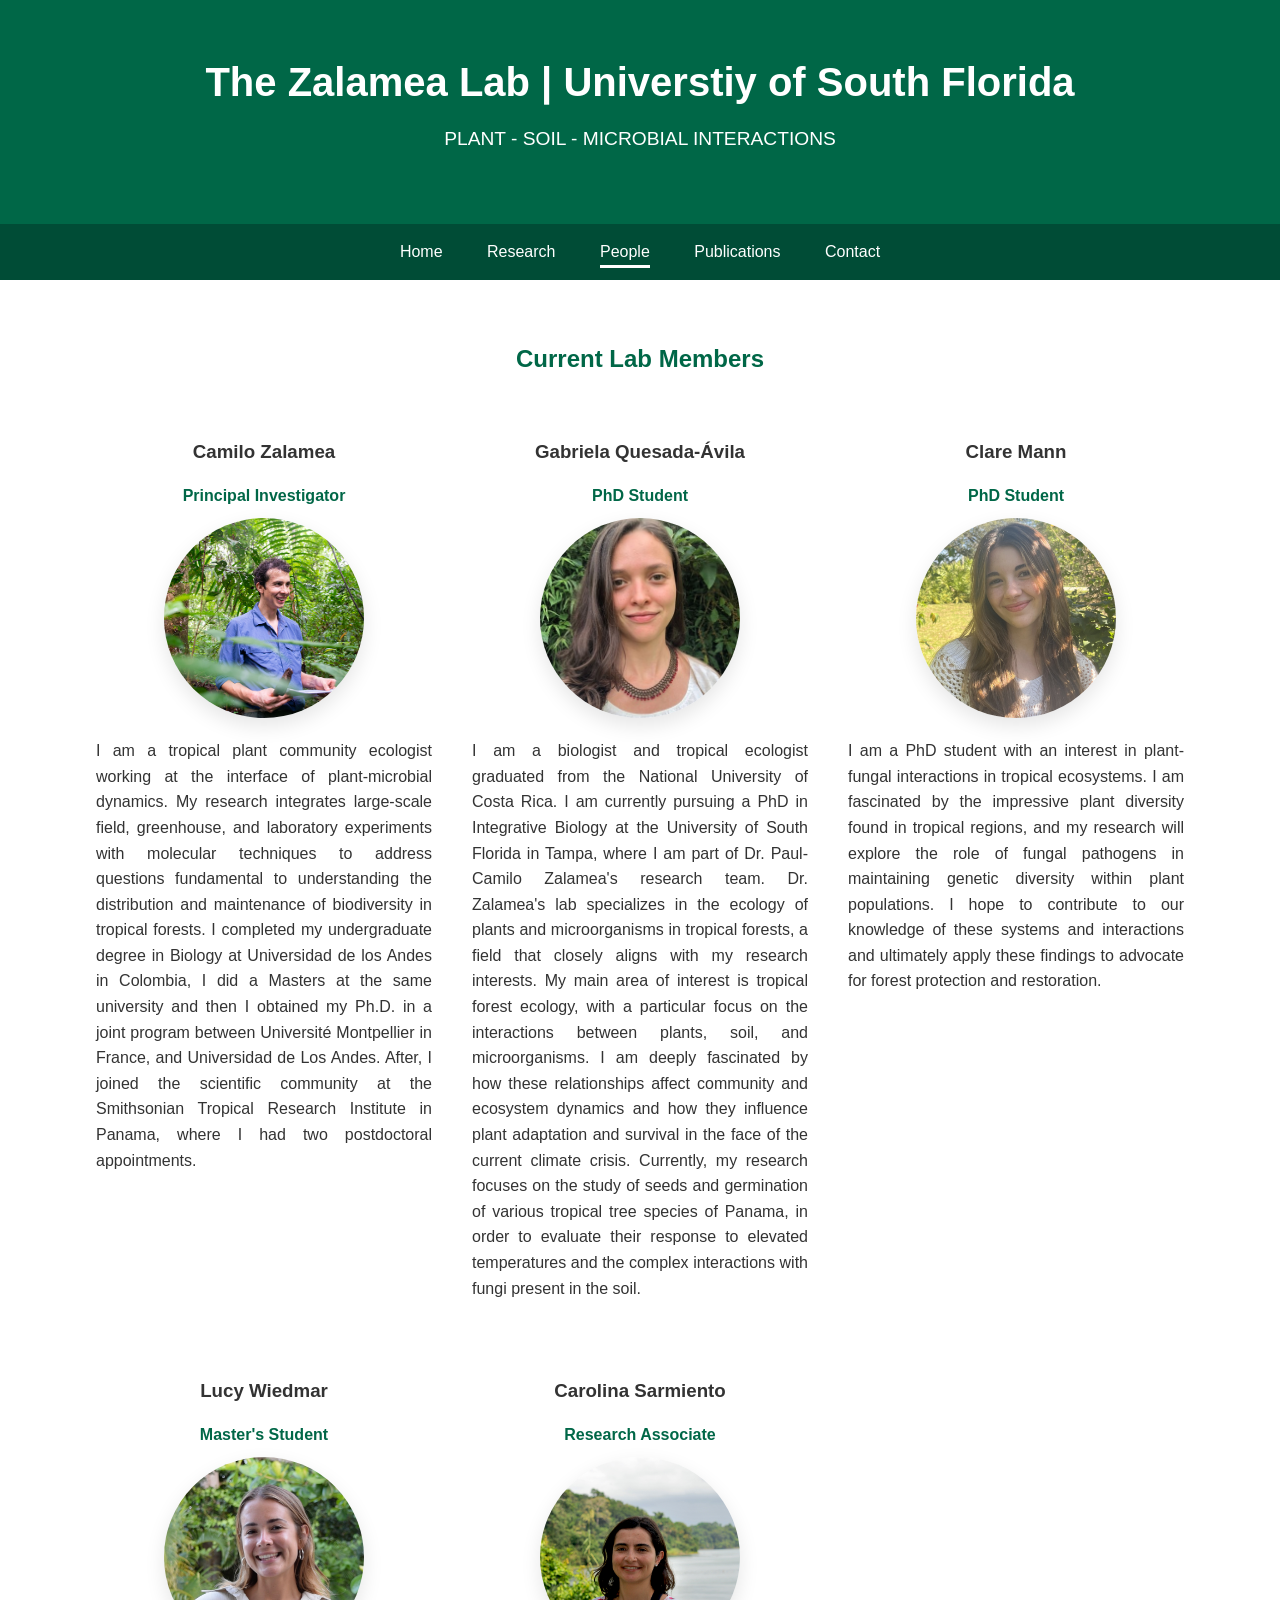
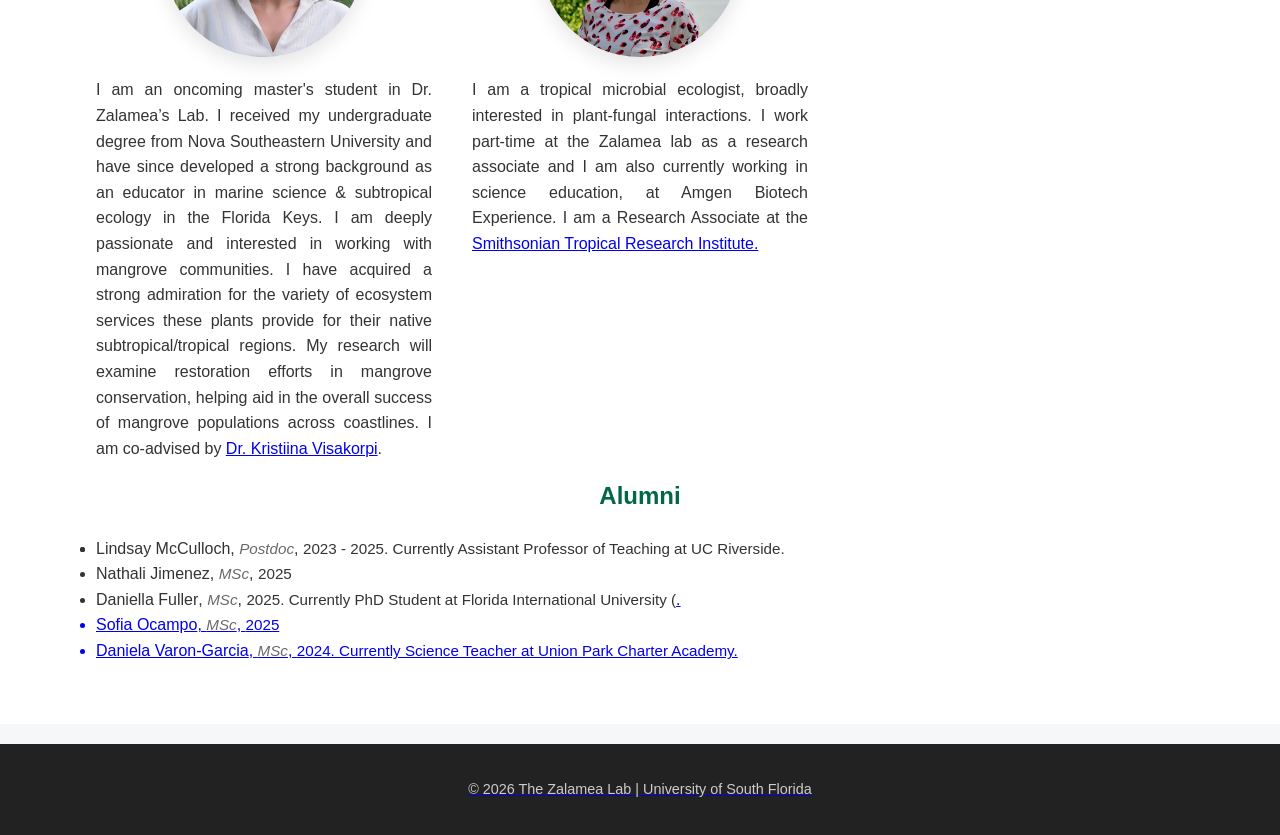
==== people.html @ 670ccf0c "Update people.html" ====
<!doctype html>
<html lang="en">
<head>
    <meta charset="UTF-8">
    <title>The Zalamea Lab | University of South Florida</title>
    <link rel="stylesheet" href="css/style.css">
	<link rel="icon" href="/favicon.ico" type="image/x-icon">
</head>

	<body>

<header>
	<div class="container">
    <h1>The Zalamea Lab | Universtiy of South Florida</h1>
    <p>PLANT - SOIL - MICROBIAL INTERACTIONS</p>
		</div>
</header>

<nav>
    <div class="container">
        <a href="index.html">Home</a>
        <a href="research.html">Research</a>
        <a href="people.html" class="active">People</a>
        <a href="publications.html">Publications</a>
        <a href="contact.html">Contact</a>
    </div>
</nav>
		

<section>
    <div class="container">
		<h2>Current Lab Members </h2>
		
		<div class="people-grid">

       <div class="person-card">
            <h3>Camilo Zalamea</h3>
		   <p class="role">Principal Investigator</p>
		    <img src="images/camilozalamea.jpg" alt="Camilo Zalamea in the field">
	
			
            <p>
			I am a tropical plant community ecologist working at the interface of plant-microbial dynamics. My research integrates large-scale field, greenhouse, and laboratory experiments with molecular techniques to address questions fundamental to understanding the distribution and maintenance of biodiversity in tropical forests. I completed my undergraduate degree in Biology at Universidad de los Andes in Colombia, I did a Masters at the same university and then I obtained my Ph.D. in a joint program between Université Montpellier in France, and Universidad de Los Andes. After, I joined the scientific community at the Smithsonian Tropical Research Institute in Panama, where I had two postdoctoral appointments.
			</p>
        </div>

        <div class="person-card">
            <h3>Gabriela Quesada-Ávila</h3>
	      <p class="role">PhD Student</p>
		    <img src="images/Gabriela_Quesada-Avila.jpg" alt="people">
	
			
            <p>
			I am a biologist and tropical ecologist graduated from the National University of Costa Rica. I am currently pursuing a PhD in Integrative Biology at the University of South Florida in Tampa, where I am part of Dr. Paul-Camilo Zalamea's research team. Dr. Zalamea's lab specializes in the ecology of plants and microorganisms in tropical forests, a field that closely aligns with my research interests. My main area of interest is tropical forest ecology, with a particular focus on the interactions between plants, soil, and microorganisms. I am deeply fascinated by how these relationships affect community and ecosystem dynamics and how they influence plant adaptation and survival in the face of the current climate crisis. Currently, my research focuses on the study of seeds and germination of various tropical tree species of Panama, in order to evaluate their response to elevated temperatures and the complex interactions with fungi present in the soil. 
			</p>
        </div>
			
			
		<div class="person-card">
            <h3>Clare Mann</h3>
	        <p class="role">PhD Student</p>
		    <img src="images/Clare Mann Profile.jpg" alt="people">
	
			
            <p>
			I am a PhD student with an interest in plant-fungal interactions in tropical ecosystems. I am fascinated by the impressive plant diversity found in tropical regions, and my research will explore the role of fungal pathogens in maintaining genetic diversity within plant populations. I hope to contribute to our knowledge of these systems and interactions and ultimately apply these findings to advocate for forest protection and restoration.
			</p>
        </div>
			

		<div class="person-card">
            <h3>Lucy Wiedmar</h3>
	        <p class="role">Master's Student</p>
		    <img src="images/Lucy_Wiedmar.jpg" alt="people">
	
			
            <p>
			I am an oncoming master's student in Dr. Zalamea’s Lab. I received my undergraduate degree from Nova Southeastern University and have since developed a strong background as an educator in marine science & subtropical ecology in the Florida Keys. I am deeply passionate and interested in working with mangrove communities. I have acquired a strong admiration for the variety of ecosystem services these plants provide for their native subtropical/tropical regions. My research will examine restoration efforts in mangrove conservation, helping aid in the overall success of mangrove populations across coastlines. I am co-advised by </span><span class="links"><a href="https://krisvisa.github.io">Dr. Kristiina Visakorpi</a>. 
			</p>
        </div>

			
		<div class="person-card">
            <h3>Carolina Sarmiento</h3>
	        <p class="role">Research Associate</p>
		    <img src="images/CarolinaSarmiento.jpg" alt="people">
	
			
            <p>
			I am a tropical microbial ecologist, broadly interested in plant-fungal interactions. I work part-time at the Zalamea lab as a research associate and I am also currently working in science education, at Amgen Biotech Experience. I am a Research Associate at the </span><span class="links"><a href="https://stri.si.edu">Smithsonian Tropical Research Institute.</a>  
			</p>
        </div>
    </div>
	</div>


		
    <div class="container-two">
		<h2>Alumni</h2>
		
		<ul class="people-list">
			<li>
        	<span class="name">Lindsay McCulloch</span>, <span class="degree">Postdoc</span>, <span class="year">2023 - 2025. Currently Assistant Professor of Teaching at UC Riverside.</span>
        	</li>
			
			<li>
        	<span class="name">Nathali Jimenez</span>, <span class="degree">MSc</span>, <span class="year">2025</span>
        	</li>
			
			<li>
        	<span class="name">Daniella Fuller</span>, <span class="degree">MSc</span>, <span class="year">2025. Currently PhD Student at Florida International University (</span><span class="links"><a href="https://www.plantgrowthlab.com">.</span>
        	</li>
			
			<li>
        	<span class="name">Sofia Ocampo</span>, <span class="degree">MSc</span>, <span class="year">2025</span>
        	</li>
			
			<li>
        	<span class="name">Daniela Varon-Garcia</span>, <span class="degree">MSc</span>, <span class="year">2024. Currently Science Teacher at Union Park Charter Academy.</span>
        	</li>
</ul>
</div>
</section>
		
<footer>
    <p>© 2026 The Zalamea Lab | University of South Florida</p>
</footer>
		
		
</body>
</html>
---- css/style.css ----
/* General Reset */
body {
    margin: 0;
    font-family: 'Helvetica Neue', Arial, sans-serif;
    line-height: 1.6;
    color: #333;
    background-color: #f5f7f9;
}

.container {
    width: 85%;
	place-items: center;
    max-width: 1100px;
    margin: auto;
}

.container-two {
    width: 85%;
	place-items: center;
    max-width: 1100px;
    margin-top: 80px;
	margin:auto;
}

.container-three {
    width: 85%;
	place-items: start;
    max-width: 1100px;
    margin: auto;
}

/* Header */
header {
    background-color: #006747; /* USF green-inspired */
    color: white;
    padding: 50px 0;
    text-align: center;
}

header h1 {
    margin: 0;
    font-size: 2.5rem;
}

header p {
    font-size: 1.2rem;
    margin-top: 10px;
}

/* Navigation */
nav {
    background: #004c36;
    text-align: center;
    padding: 15px 0;
}

nav a {
    color: white;
    margin: 0 20px;
    text-decoration: none;
    font-weight: 500;
}

nav a:hover {
    text-decoration: underline;
}

/* Hero Section */
.hero {
    background: url('../images/research.png');
	background-position:  center;
	background-repeat: no-repeat;
	/*background-size: cover;*/ 
    color: white;
    padding: 10px 10px 10px 10px;
    text-align: center;
}

.hero h2 {
    font-size: 3rem;
    background: rgba(0, 0, 0, 0);
    display: inline-block;
    padding: 25px 15px 25px 15px;
	color: white;
}

/* Content Section */
section {
    padding: 60px 0;
    background: white;
    margin-bottom: 20px;
}

section h2 {
    margin-top: 0;
	text-align: center;
    color: #006747;
}

/* Footer */
footer {
    background: #222;
    color: #ccc;
    text-align: center;
    padding: 20px 0;
    font-size: 0.9rem;
}

/* Responsive */
@media (max-width: 768px) {
    nav a {
        display: block;
        margin: 10px 0;
    }

    .hero h2 {
        font-size: 1.5rem;
    }
}

/* Research Page */

.research-intro {
    margin-bottom: 60px;
}

.research-intro h2 {
    color: #006747;

}

.research-grid {
    display: grid;
    grid-template-columns: repeat(auto-fit, minmax(280px, 1fr));
    gap: 30px;
}

.research-card {
    background: white;
    border-radius: 12px;
    overflow: hidden;
    box-shadow: 0 8px 20px rgba(0,0,0,0.08);
    transition: transform 0.3s ease, box-shadow 0.3s ease;
}

.research-card:hover {
    transform: translateY(-5px);
    box-shadow: 0 12px 25px rgba(0,0,0,0.12);
}

.research-card img {
    width: 100%;
    height: 220px;
    object-fit: cover;
}

.card-content {
    padding: 20px;
}

.card-content h3 {
    margin-top: 0;
    color: #004c36;
}

nav a.active {
    border-bottom: 3px solid #ffffff;
    padding-bottom: 5px;
}

/* Home Page Image */

.home-image {
    margin-bottom: 40px;
}

.home-image img {
	display: block;
    width: 50%;
    border-radius: 12px;
    box-shadow: 0 10px 25px rgba(0,0,0,0.1);
	margin: 0 auto;
}

/* People Page */

.people-grid {
    display: grid;
    /*grid-template-columns: repeat(auto-fit, minmax(250px, 1fr));*/
	grid-template-columns: 1fr 1fr 1fr;
    gap: 40px;
    margin-top: 40px;
}

.person-card {
    text-align: justify;
}

.person-card img {
	display: block;
    width: 200px;
    height: 200px;
    object-fit: cover;
    border-radius: 50%;
    margin-bottom: 20px;
	margin-left: auto;
    margin-right: auto;
    box-shadow: 0 8px 20px rgba(0,0,0,0.1);
}

.person-card h3 {
    margin-bottom: 5px;
	text-align: center;
}

.role {
    font-weight: 600;
    color: #006747;
    margin-bottom: 10px;
	text-align: center;
}


.people-list{
	display: list-item;
    width: 100%; /* Optional: make the table span the full width */
    /*border-collapse: collapse; /* Optional: collapse borders into a single line */
    /*list-style-type: none; /* Removes default list bullets */
    padding: 0;
    margin: 0;
}

/*.table-row{
	display: table-row;
} */

/*.table-cell {
    display: table-cell;
    padding: 10px; /* Optional: add spacing within cells */
    /*border: 1px solid #ccc; */ /* Optional: add borders */
    /*vertical-align: top; */
/*}*/

/* Optional: style the first row differently for a header effect */
/*.table-row:first-child .table-cell {
    font-weight: bold;
    background-color: #f2f2f2;
} */

.name{
	font-weight: 500;	
}

.degree{
	font-size: 0.95em;
	font-style: italic;
	color: dimgray
}

.year{
	font-size: 0.95em;
}

/* Publication section */

.publications {
    max-width: 900px;
    margin-top: 20px;
}

/* Ordered list for numbering */

.publications ol {
    padding-left: 35px;
}

/* Individual publication */

.publication {
    margin-bottom: 20px;
    padding: 8px 10px;
    border-radius: 6px;
    transition: background-color 0.2s ease;
}

/* Hover highlight */

.publication:hover {
    background-color: #f5f5f5;
}

/* Title */

.publication h3 {
    margin: 0;
    font-size: 1.05em;
    font-weight: 600;
}

.publication h3 a {
    text-decoration: none;
}

.publication h3 a:hover {
    text-decoration: underline;
}

/* Year + authors */

.publication .meta {
    margin: 4px 0;
    font-size: 0.95em;
}

/* Book */
.publication .book {
	font-size: 0.95em;
    margin: 2px 0;
}
.publication .publisher {
	font-style: italic;
	font-size: 0.95em;
    margin: 2px 0;
}

/* Journal */

.publication .journal {
    font-style: italic;
    margin: 2px 0;
}

/* Links */

.publication .links {
    font-size: 0.9em;
}

.publication .links a {
    text-decoration: none;
}

.publication .links a:hover {
    text-decoration: underline;
}

/* Highlight your name */

.highlight-name {
    font-weight: bold;
}

/* Section headers */

.publications h2 {
    margin-top: 35px;
}

/* Contact */

.contact-target{
	font-weight: 800;
	font-size: 1.2em
}
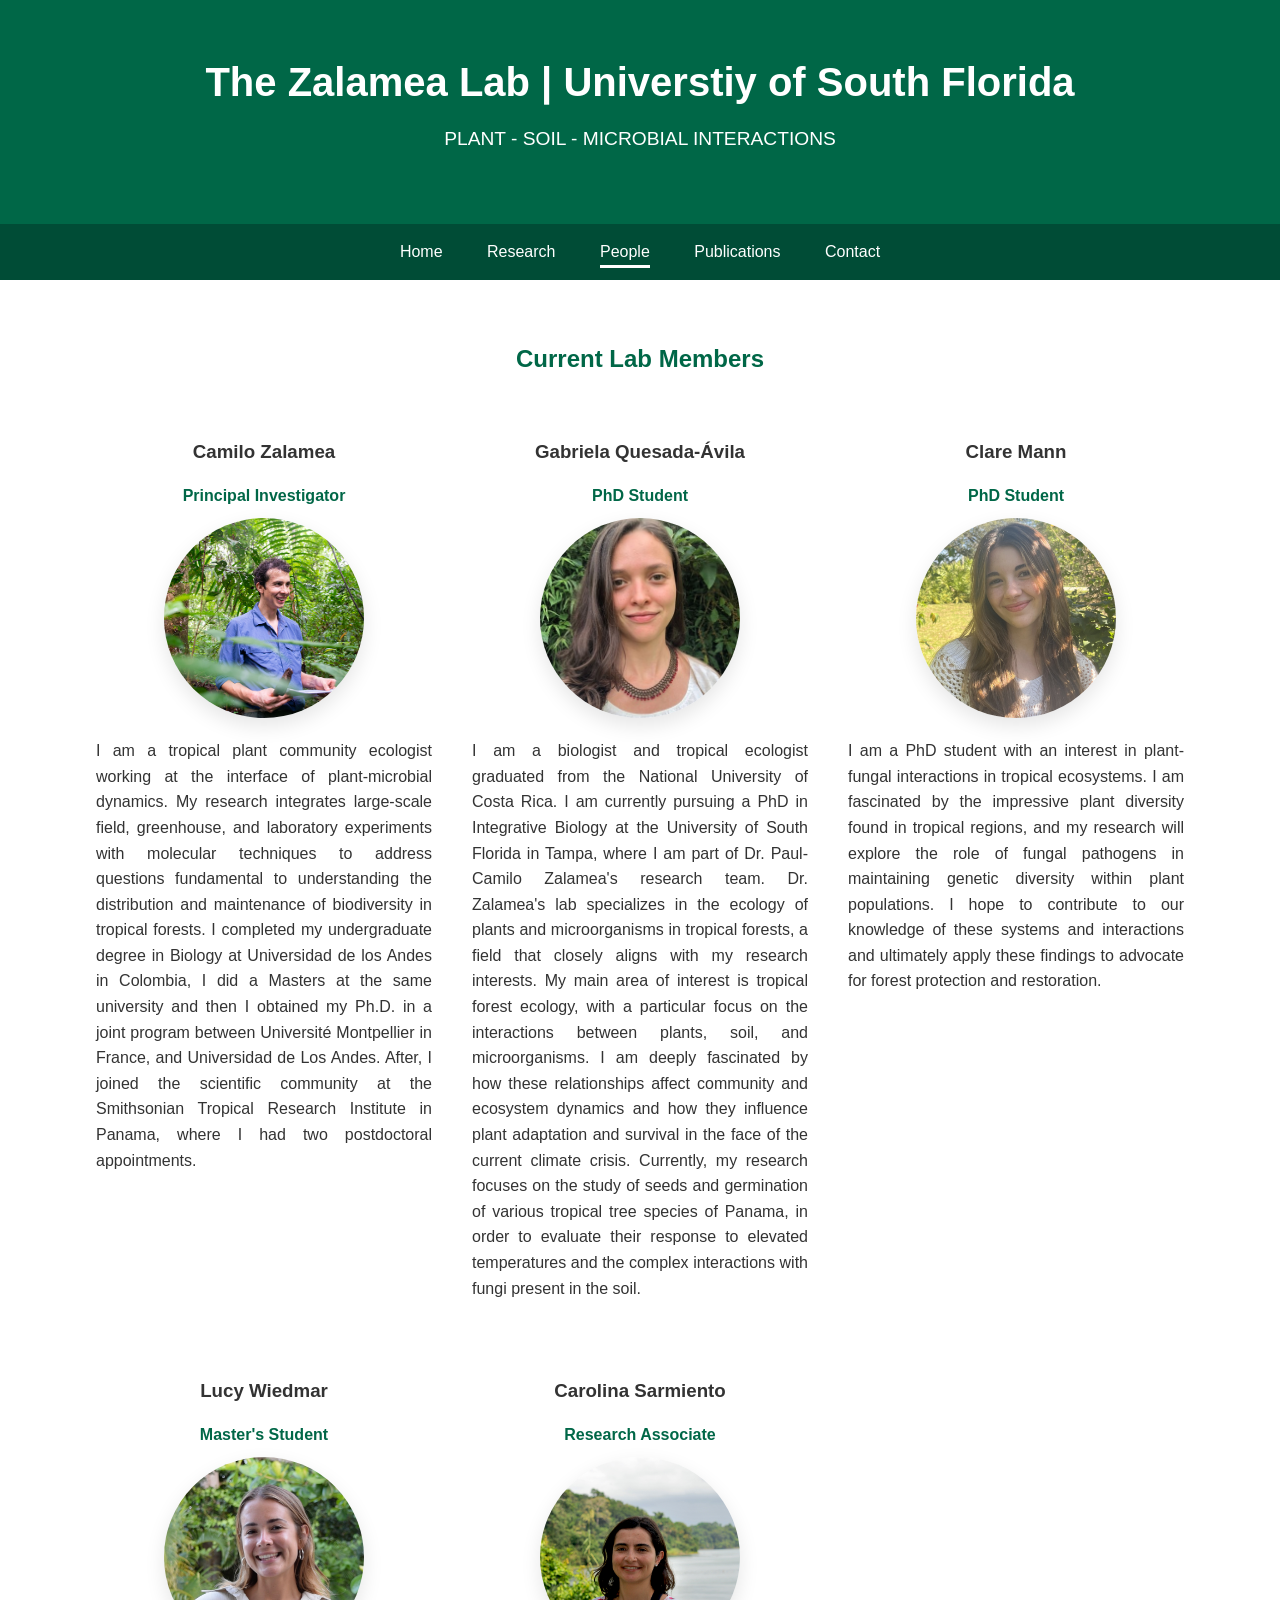
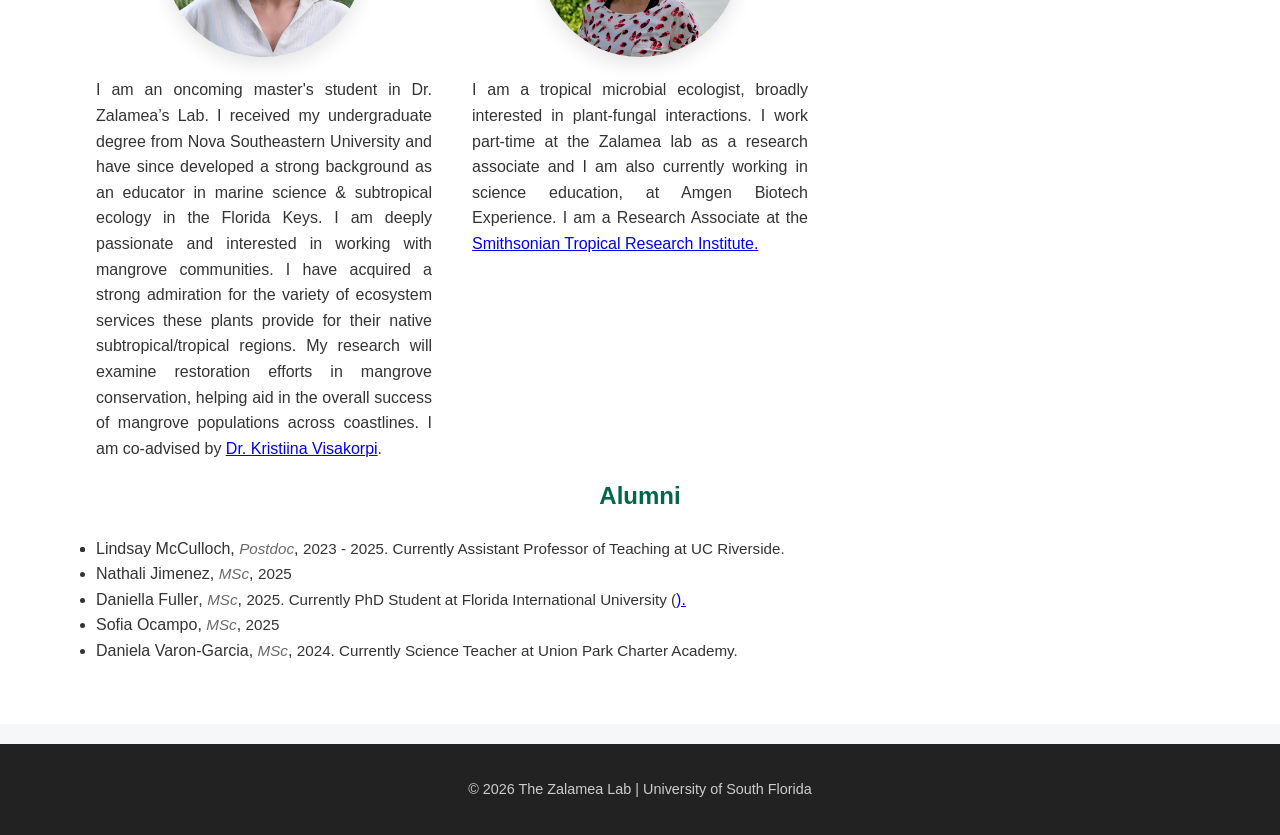
==== commit c33dfb37: "Update people.html" ====
--- a/people.html
+++ b/people.html
@@ -108,7 +108,7 @@
         	</li>
 			
 			<li>
-        	<span class="name">Daniella Fuller</span>, <span class="degree">MSc</span>, <span class="year">2025. Currently PhD Student at Florida International University (</span><span class="links"><a href="https://www.plantgrowthlab.com">.</span>
+        	<span class="name">Daniella Fuller</span>, <span class="degree">MSc</span>, <span class="year">2025. Currently PhD Student at Florida International University (</span><span class="links"><a href="https://www.plantgrowthlab.com">).</a></span>
         	</li>
 			
 			<li>
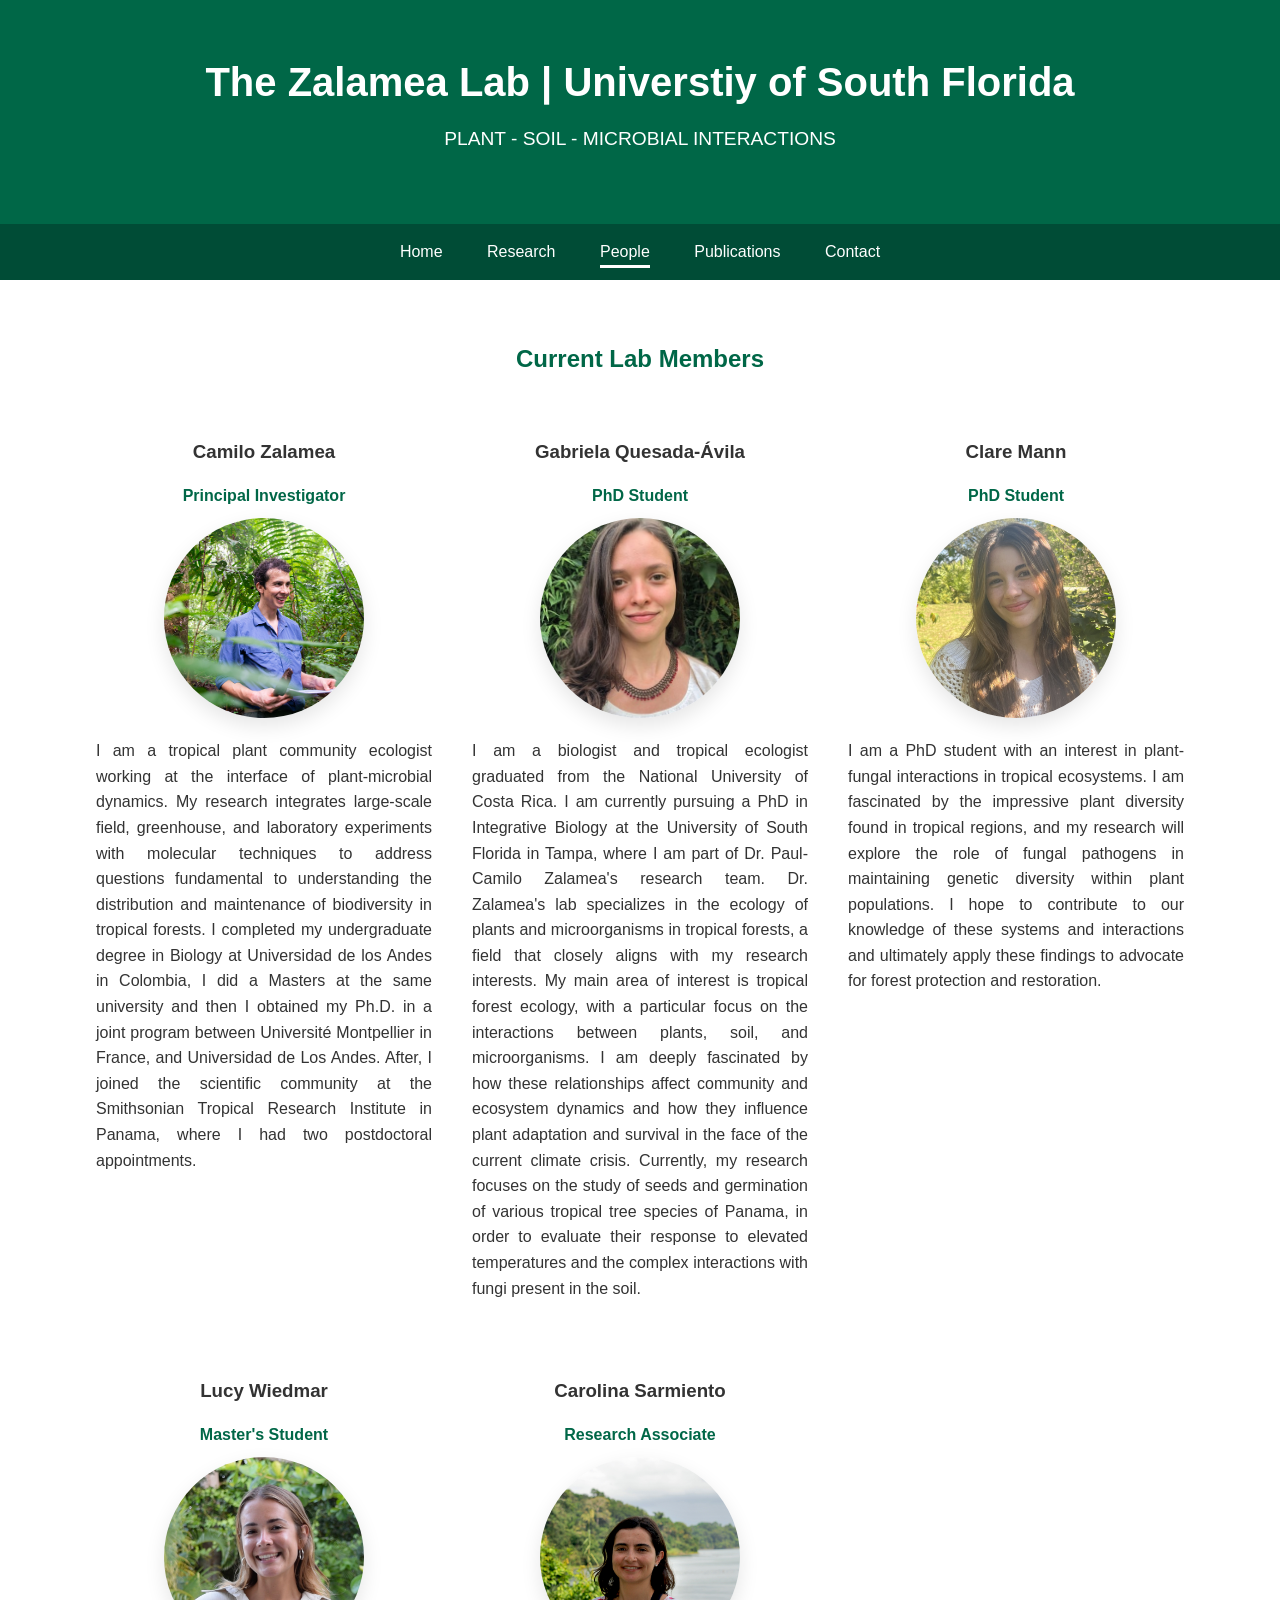
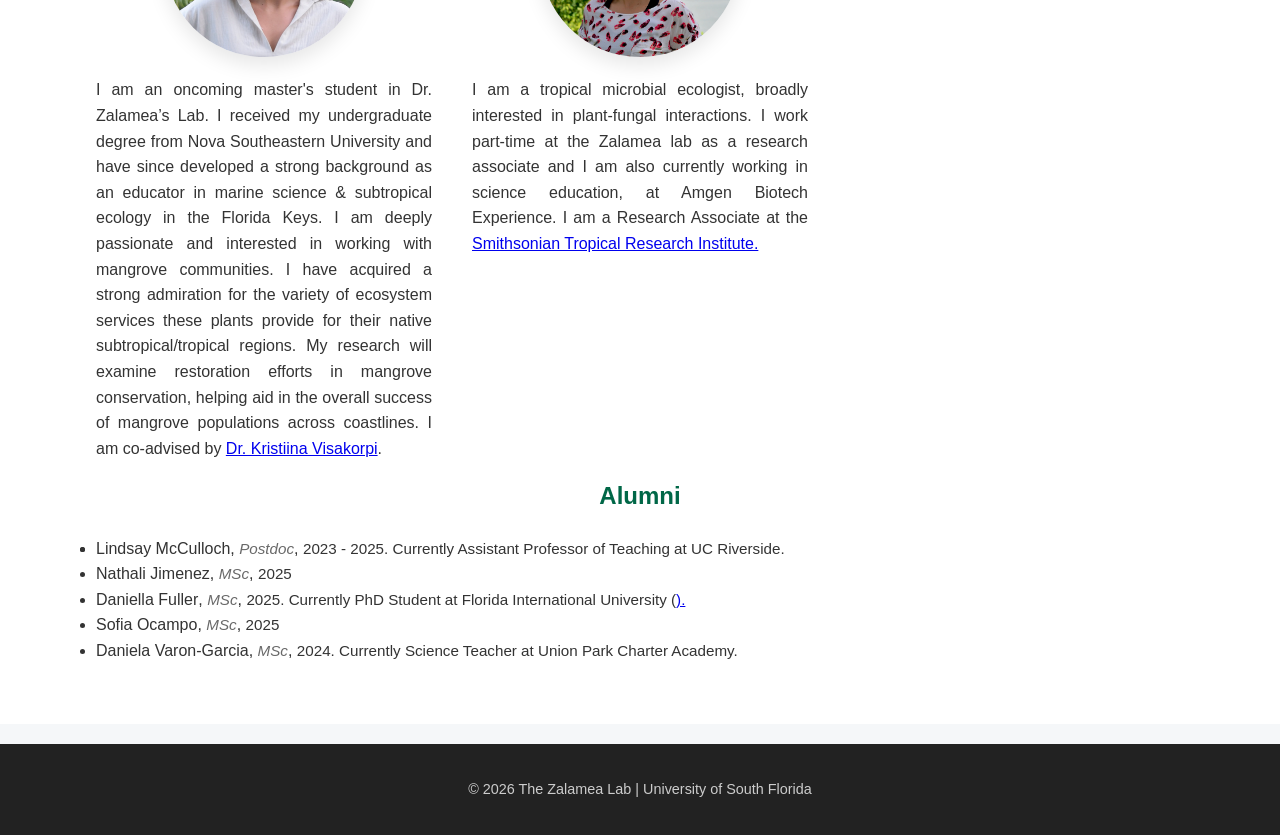
==== commit eb60e874: "Update people.html" ====
--- a/people.html
+++ b/people.html
@@ -108,7 +108,7 @@
         	</li>
 			
 			<li>
-        	<span class="name">Daniella Fuller</span>, <span class="degree">MSc</span>, <span class="year">2025. Currently PhD Student at Florida International University (</span><span class="links"><a href="https://www.plantgrowthlab.com">).</a></span>
+        	<span class="name">Daniella Fuller</span>, <span class="degree">MSc</span>, <span class="year">2025. Currently PhD Student at Florida International University (<span class="links"><a href="https://www.plantgrowthlab.com">).</a></span></span>
         	</li>
 			
 			<li>
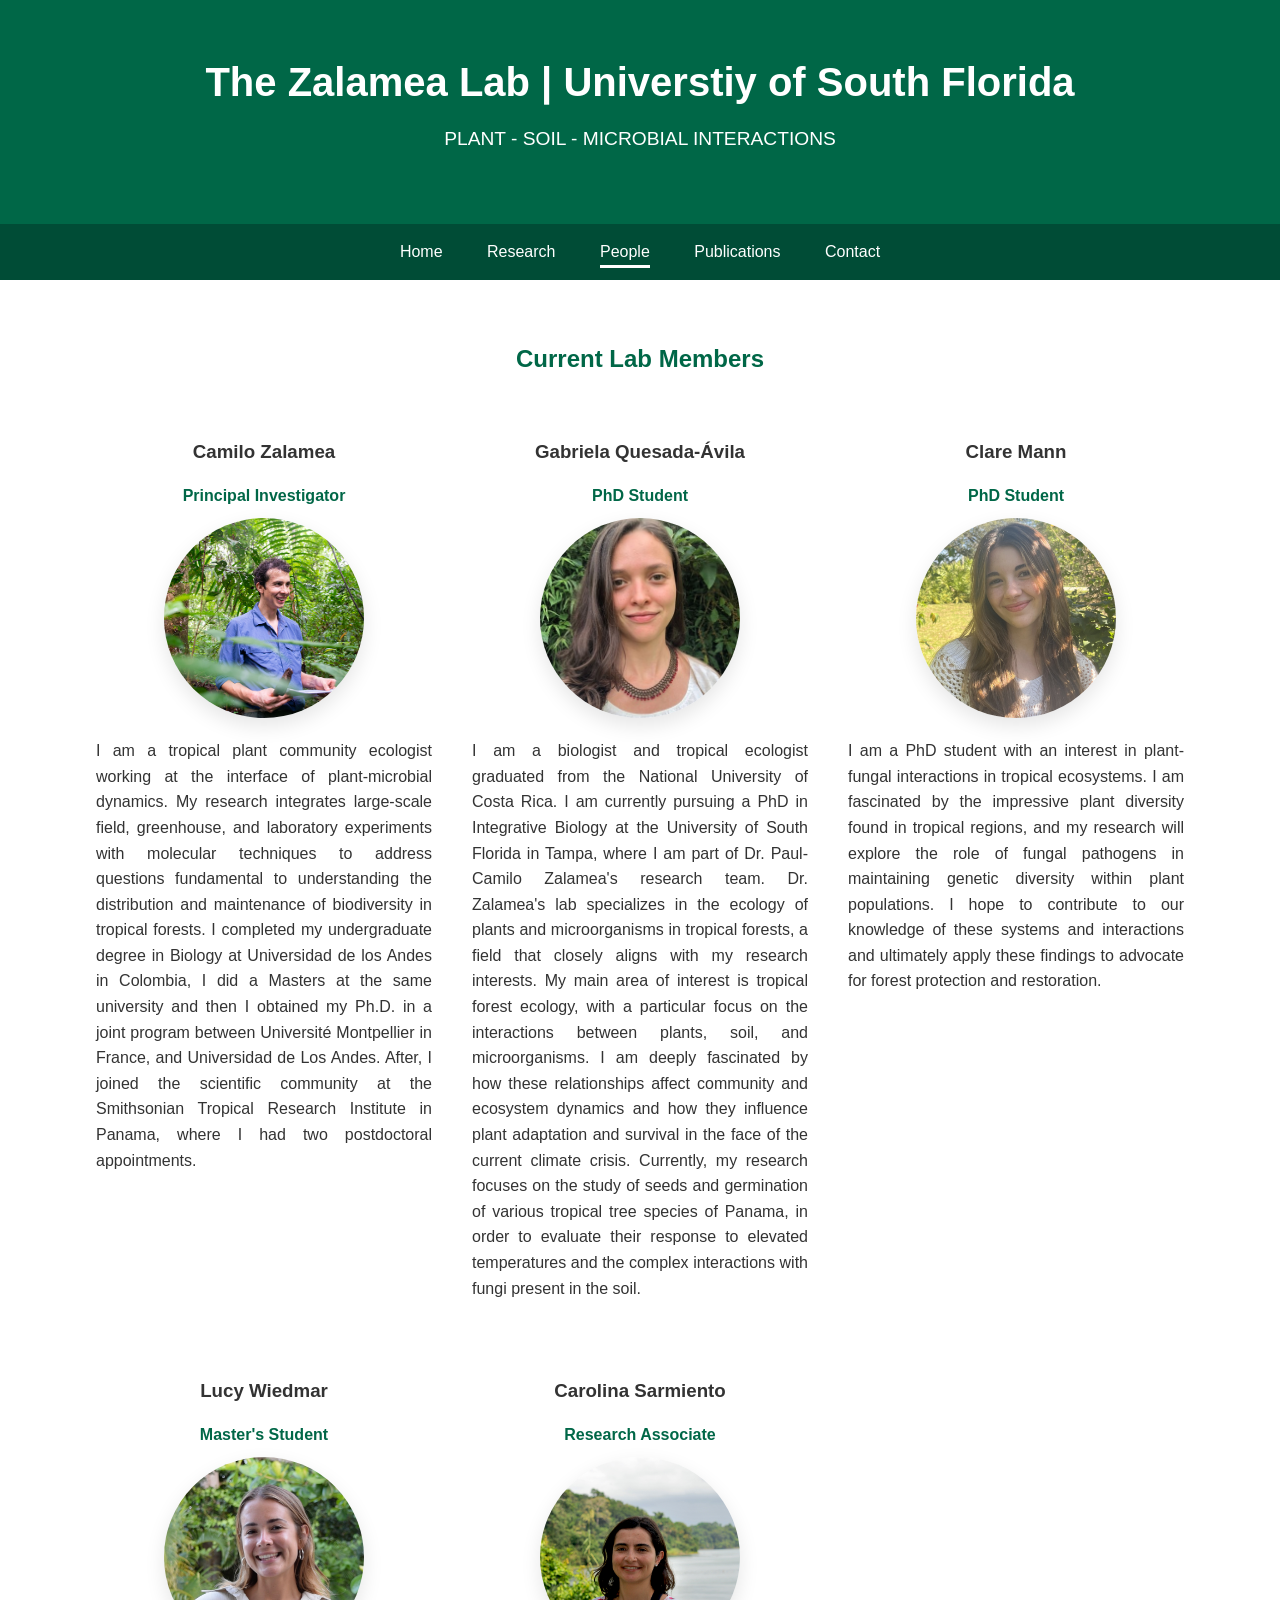
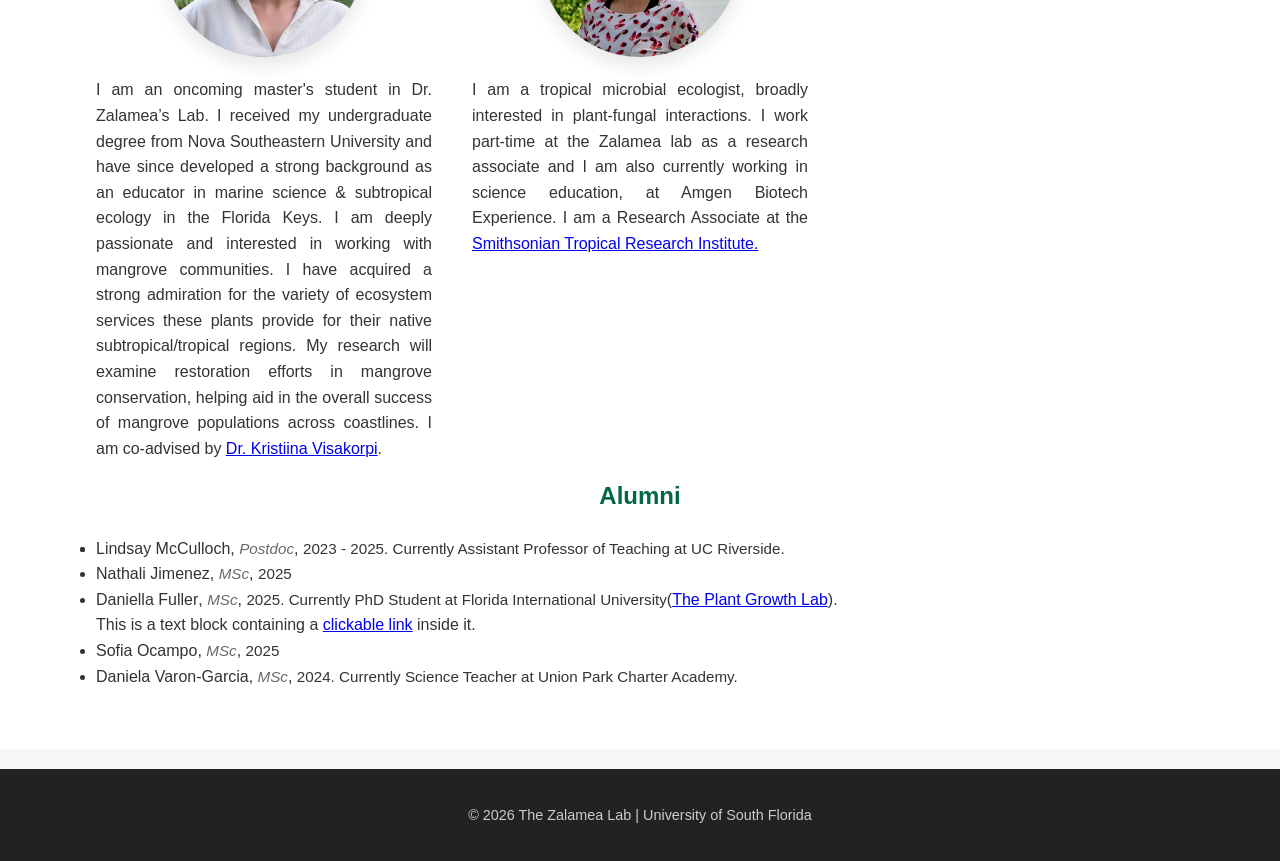
==== commit a2c6b52d: "Update people.html" ====
--- a/people.html
+++ b/people.html
@@ -108,9 +108,10 @@
         	</li>
 			
 			<li>
-        	<span class="name">Daniella Fuller</span>, <span class="degree">MSc</span>, <span class="year">2025. Currently PhD Student at Florida International University (<span class="links"><a href="https://www.plantgrowthlab.com">).</a></span></span>
+        	<span class="name">Daniella Fuller</span>, <span class="degree">MSc</span>, <span class="year">2025. Currently PhD Student at Florida International University</span><span>(<a href="https://www.plantgrowthlab.com">The Plant Growth Lab</a>).</span>
         	</li>
-			
+			<span>This is a text block containing a <a href="https://example.com">clickable link</a> inside it.</span>
+
 			<li>
         	<span class="name">Sofia Ocampo</span>, <span class="degree">MSc</span>, <span class="year">2025</span>
         	</li>
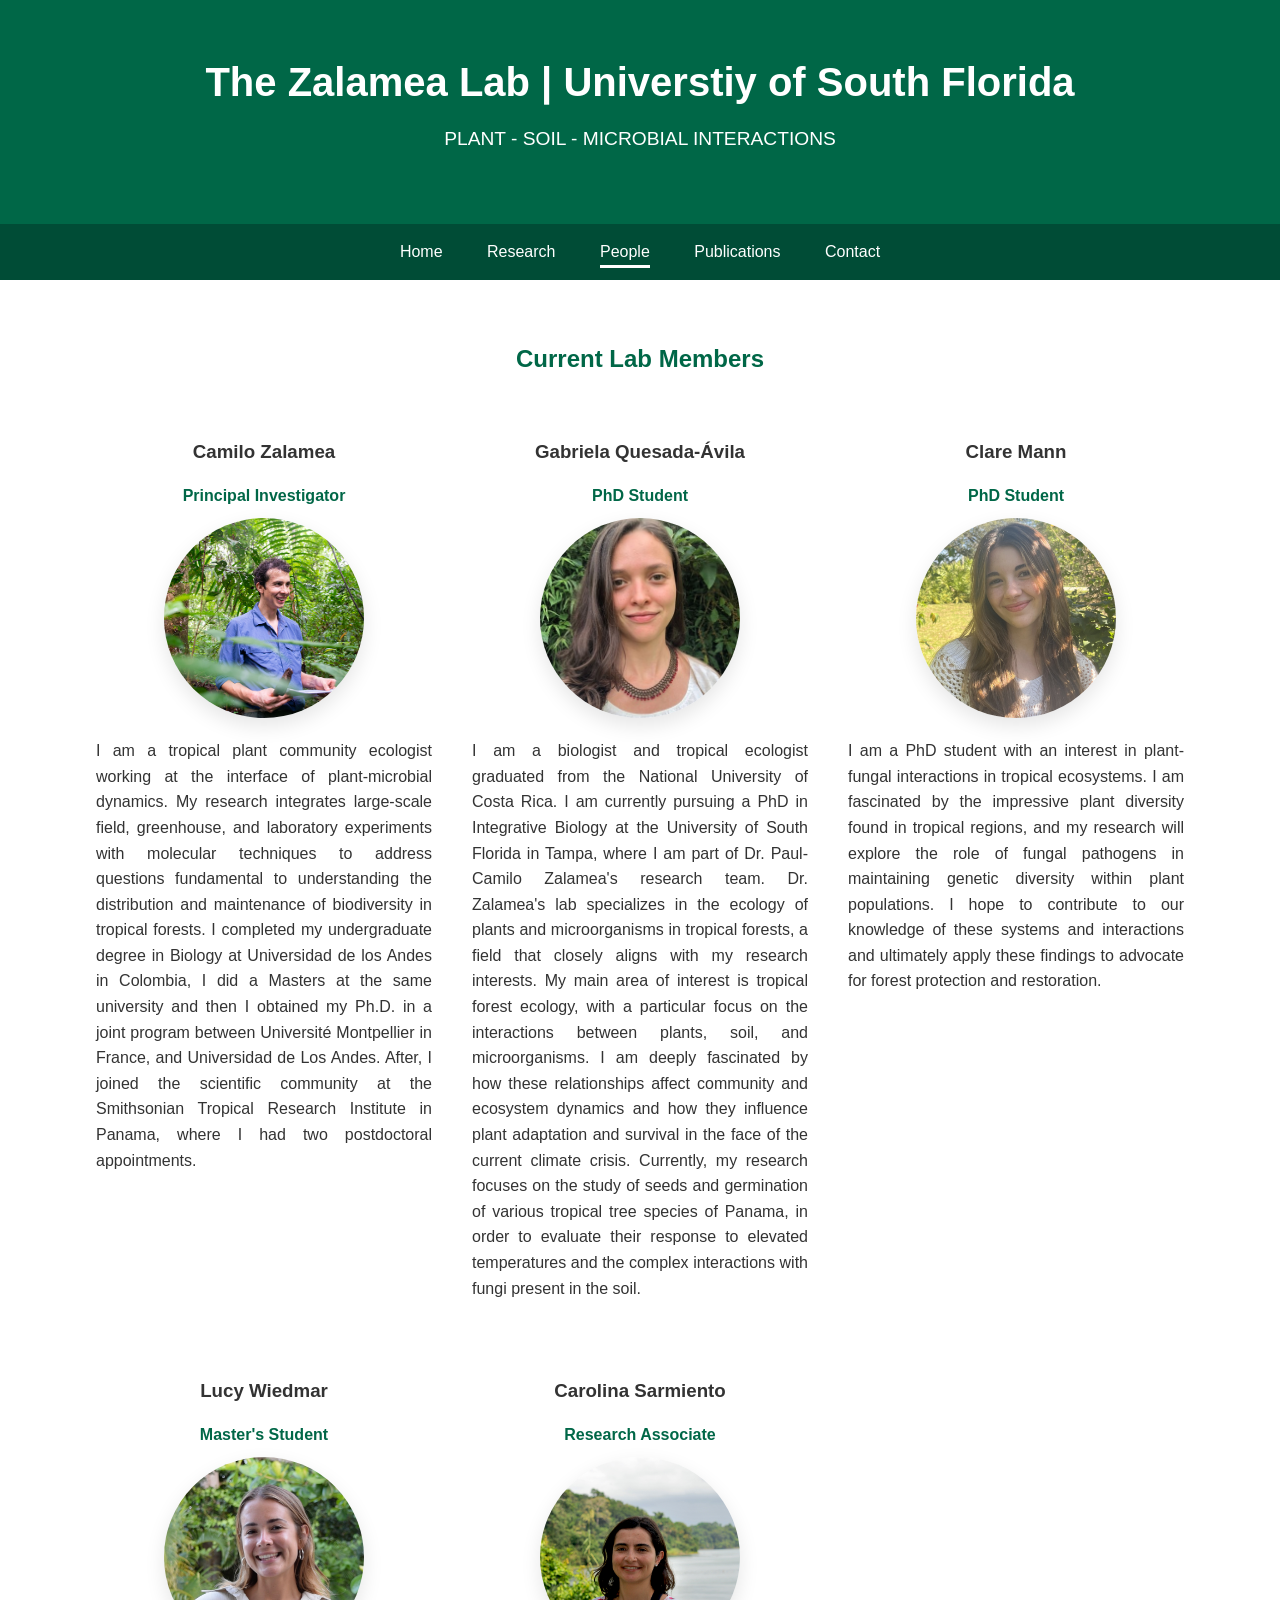
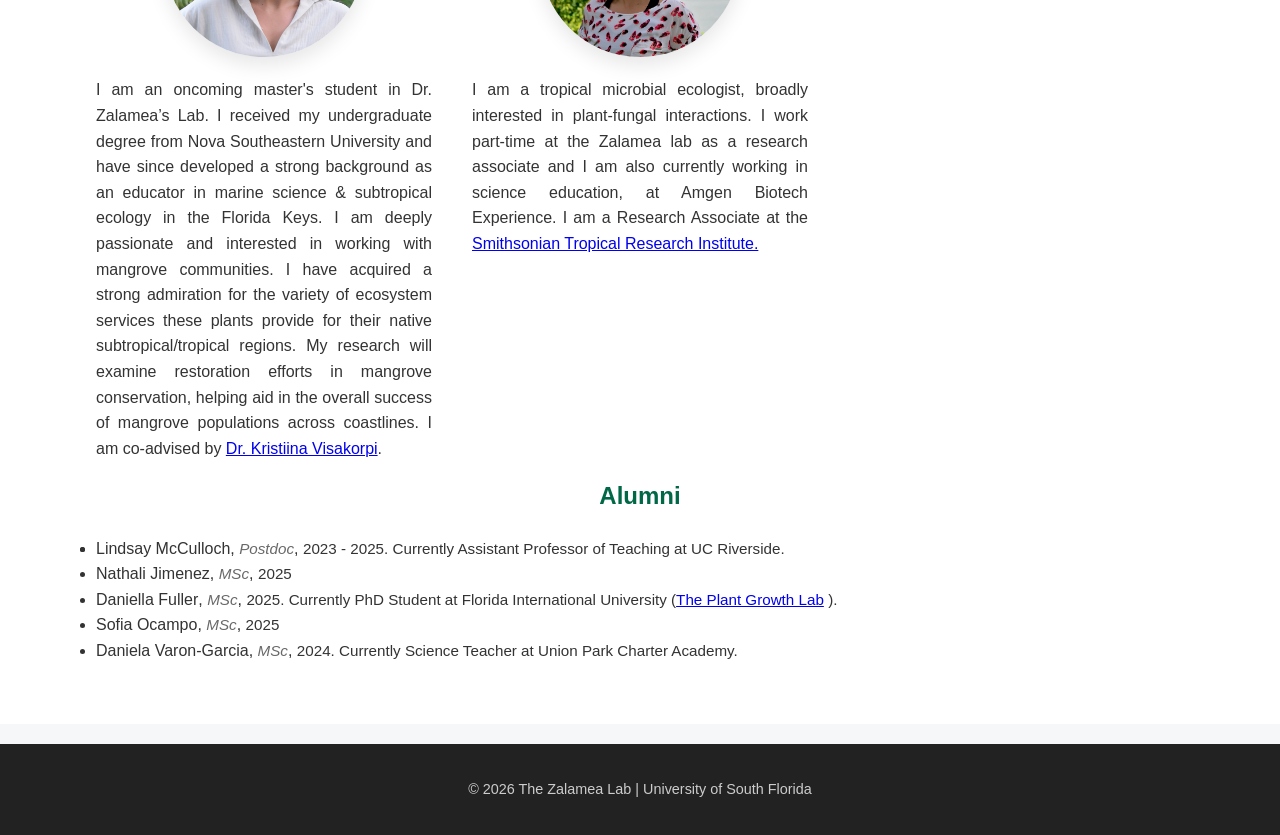
==== commit 7352a531: "Update people.html" ====
--- a/people.html
+++ b/people.html
@@ -108,9 +108,8 @@
         	</li>
 			
 			<li>
-        	<span class="name">Daniella Fuller</span>, <span class="degree">MSc</span>, <span class="year">2025. Currently PhD Student at Florida International University</span><span>(<a href="https://www.plantgrowthlab.com">The Plant Growth Lab</a>).</span>
+        	<span class="name">Daniella Fuller</span>, <span class="degree">MSc</span>, <span class="year">2025. Currently PhD Student at Florida International University (<a href="https://www.plantgrowthlab.com">The Plant Growth Lab</a></span> <span class="year">).</span>
         	</li>
-			<span>This is a text block containing a <a href="https://example.com">clickable link</a> inside it.</span>
 
 			<li>
         	<span class="name">Sofia Ocampo</span>, <span class="degree">MSc</span>, <span class="year">2025</span>
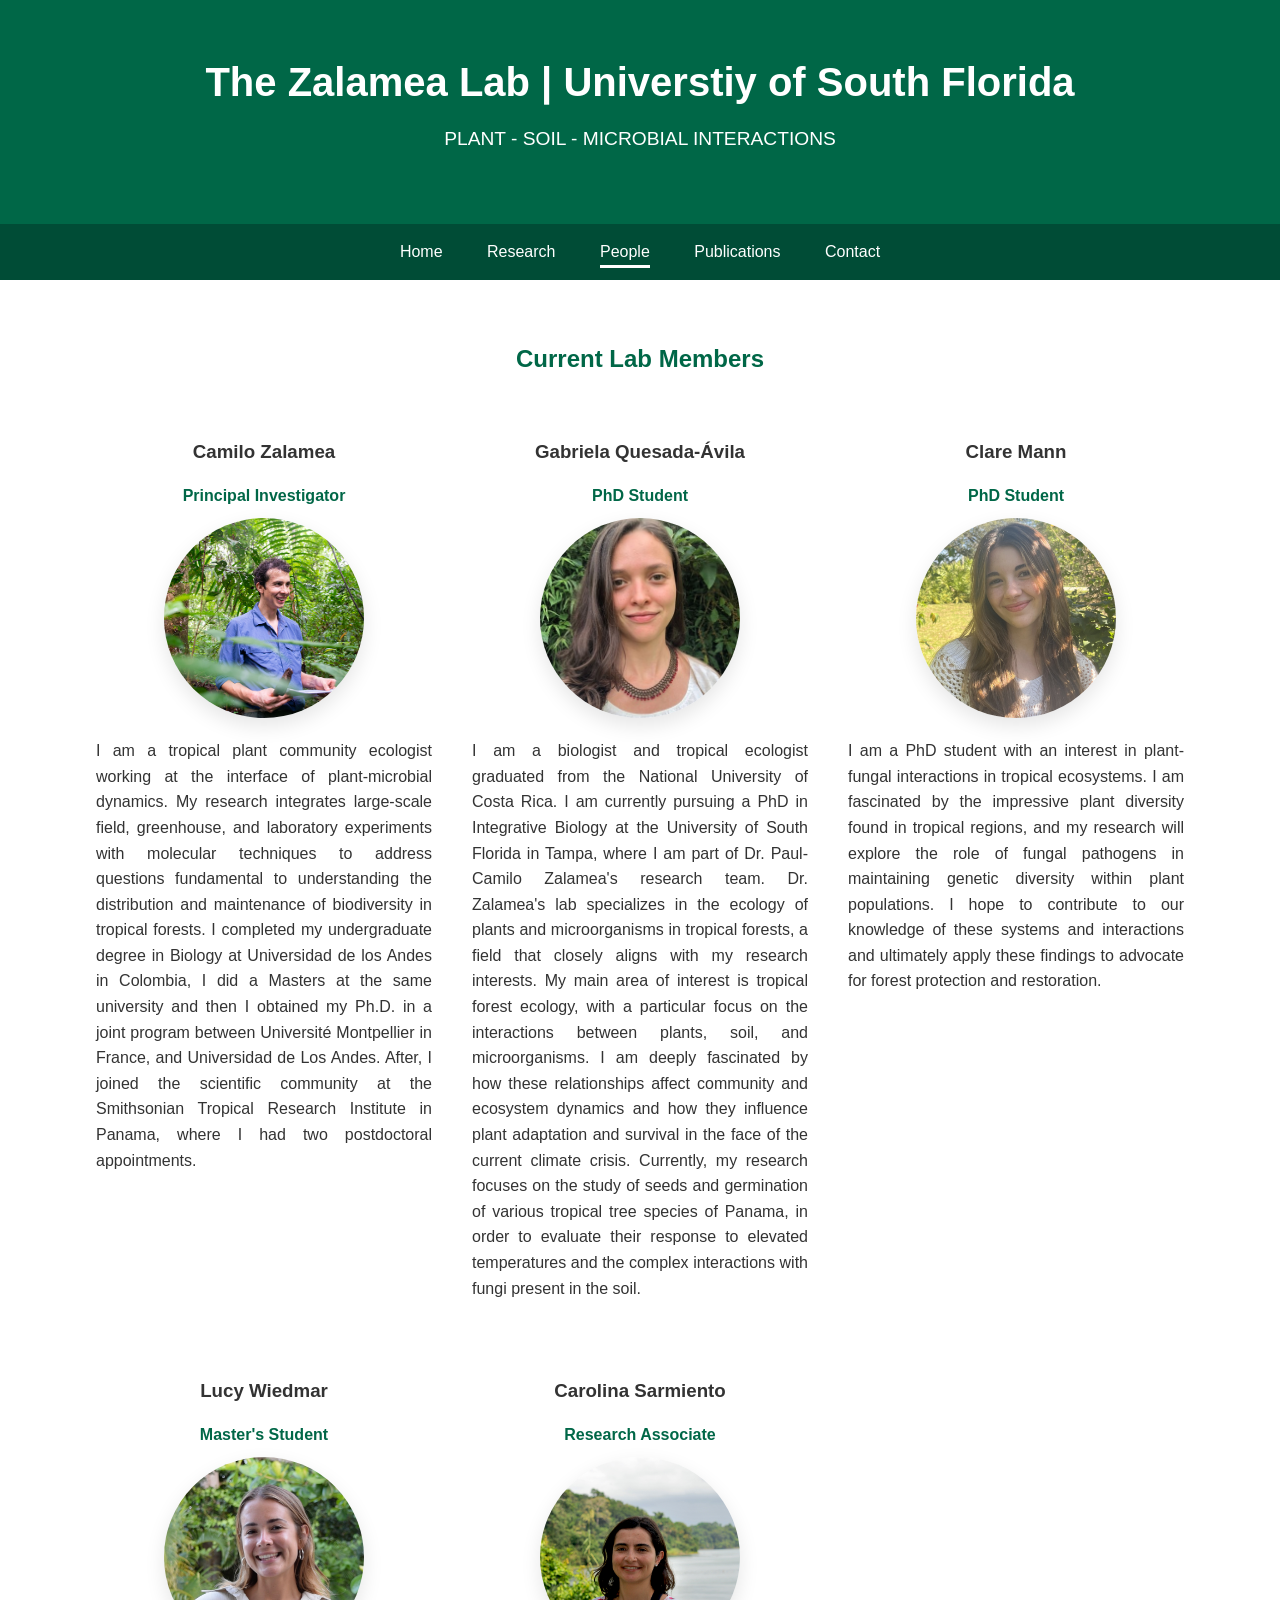
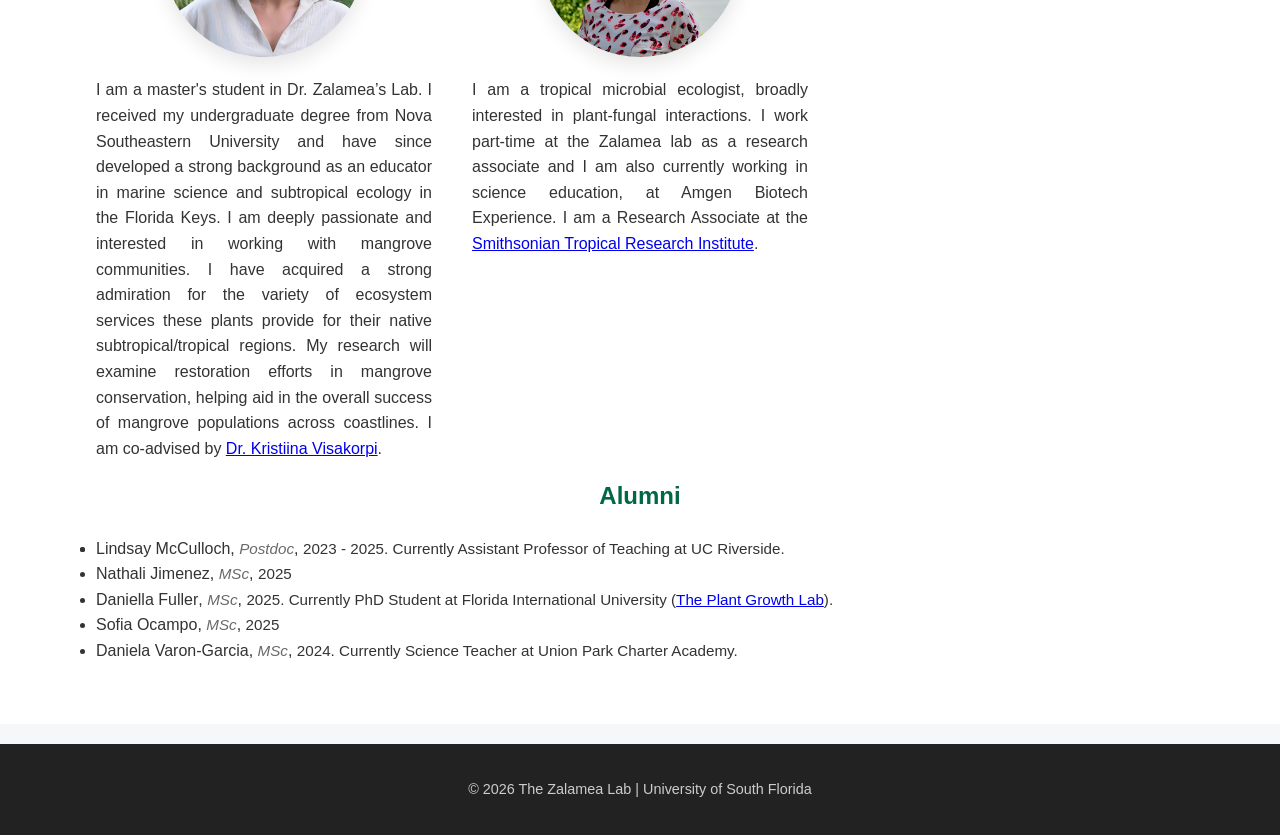
==== commit 11969cfc: "Update people.html" ====
--- a/people.html
+++ b/people.html
@@ -75,7 +75,7 @@
 	
 			
             <p>
-			I am an oncoming master's student in Dr. Zalamea’s Lab. I received my undergraduate degree from Nova Southeastern University and have since developed a strong background as an educator in marine science & subtropical ecology in the Florida Keys. I am deeply passionate and interested in working with mangrove communities. I have acquired a strong admiration for the variety of ecosystem services these plants provide for their native subtropical/tropical regions. My research will examine restoration efforts in mangrove conservation, helping aid in the overall success of mangrove populations across coastlines. I am co-advised by </span><span class="links"><a href="https://krisvisa.github.io">Dr. Kristiina Visakorpi</a>. 
+			I am a master's student in Dr. Zalamea’s Lab. I received my undergraduate degree from Nova Southeastern University and have since developed a strong background as an educator in marine science and subtropical ecology in the Florida Keys. I am deeply passionate and interested in working with mangrove communities. I have acquired a strong admiration for the variety of ecosystem services these plants provide for their native subtropical/tropical regions. My research will examine restoration efforts in mangrove conservation, helping aid in the overall success of mangrove populations across coastlines. I am co-advised by <span class="links"><a href="https://krisvisa.github.io">Dr. Kristiina Visakorpi</a>.</span> 
 			</p>
         </div>
 
@@ -87,7 +87,7 @@
 	
 			
             <p>
-			I am a tropical microbial ecologist, broadly interested in plant-fungal interactions. I work part-time at the Zalamea lab as a research associate and I am also currently working in science education, at Amgen Biotech Experience. I am a Research Associate at the </span><span class="links"><a href="https://stri.si.edu">Smithsonian Tropical Research Institute.</a>  
+			I am a tropical microbial ecologist, broadly interested in plant-fungal interactions. I work part-time at the Zalamea lab as a research associate and I am also currently working in science education, at Amgen Biotech Experience. I am a Research Associate at the <span class="links"><a href="https://stri.si.edu">Smithsonian Tropical Research Institute</a>.</span>  
 			</p>
         </div>
     </div>
@@ -108,7 +108,7 @@
         	</li>
 			
 			<li>
-        	<span class="name">Daniella Fuller</span>, <span class="degree">MSc</span>, <span class="year">2025. Currently PhD Student at Florida International University (<a href="https://www.plantgrowthlab.com">The Plant Growth Lab</a></span> <span class="year">).</span>
+        	<span class="name">Daniella Fuller</span>, <span class="degree">MSc</span>, <span class="year">2025. Currently PhD Student at Florida International University (<a href="https://www.plantgrowthlab.com">The Plant Growth Lab</a>).</span> 
         	</li>
 
 			<li>
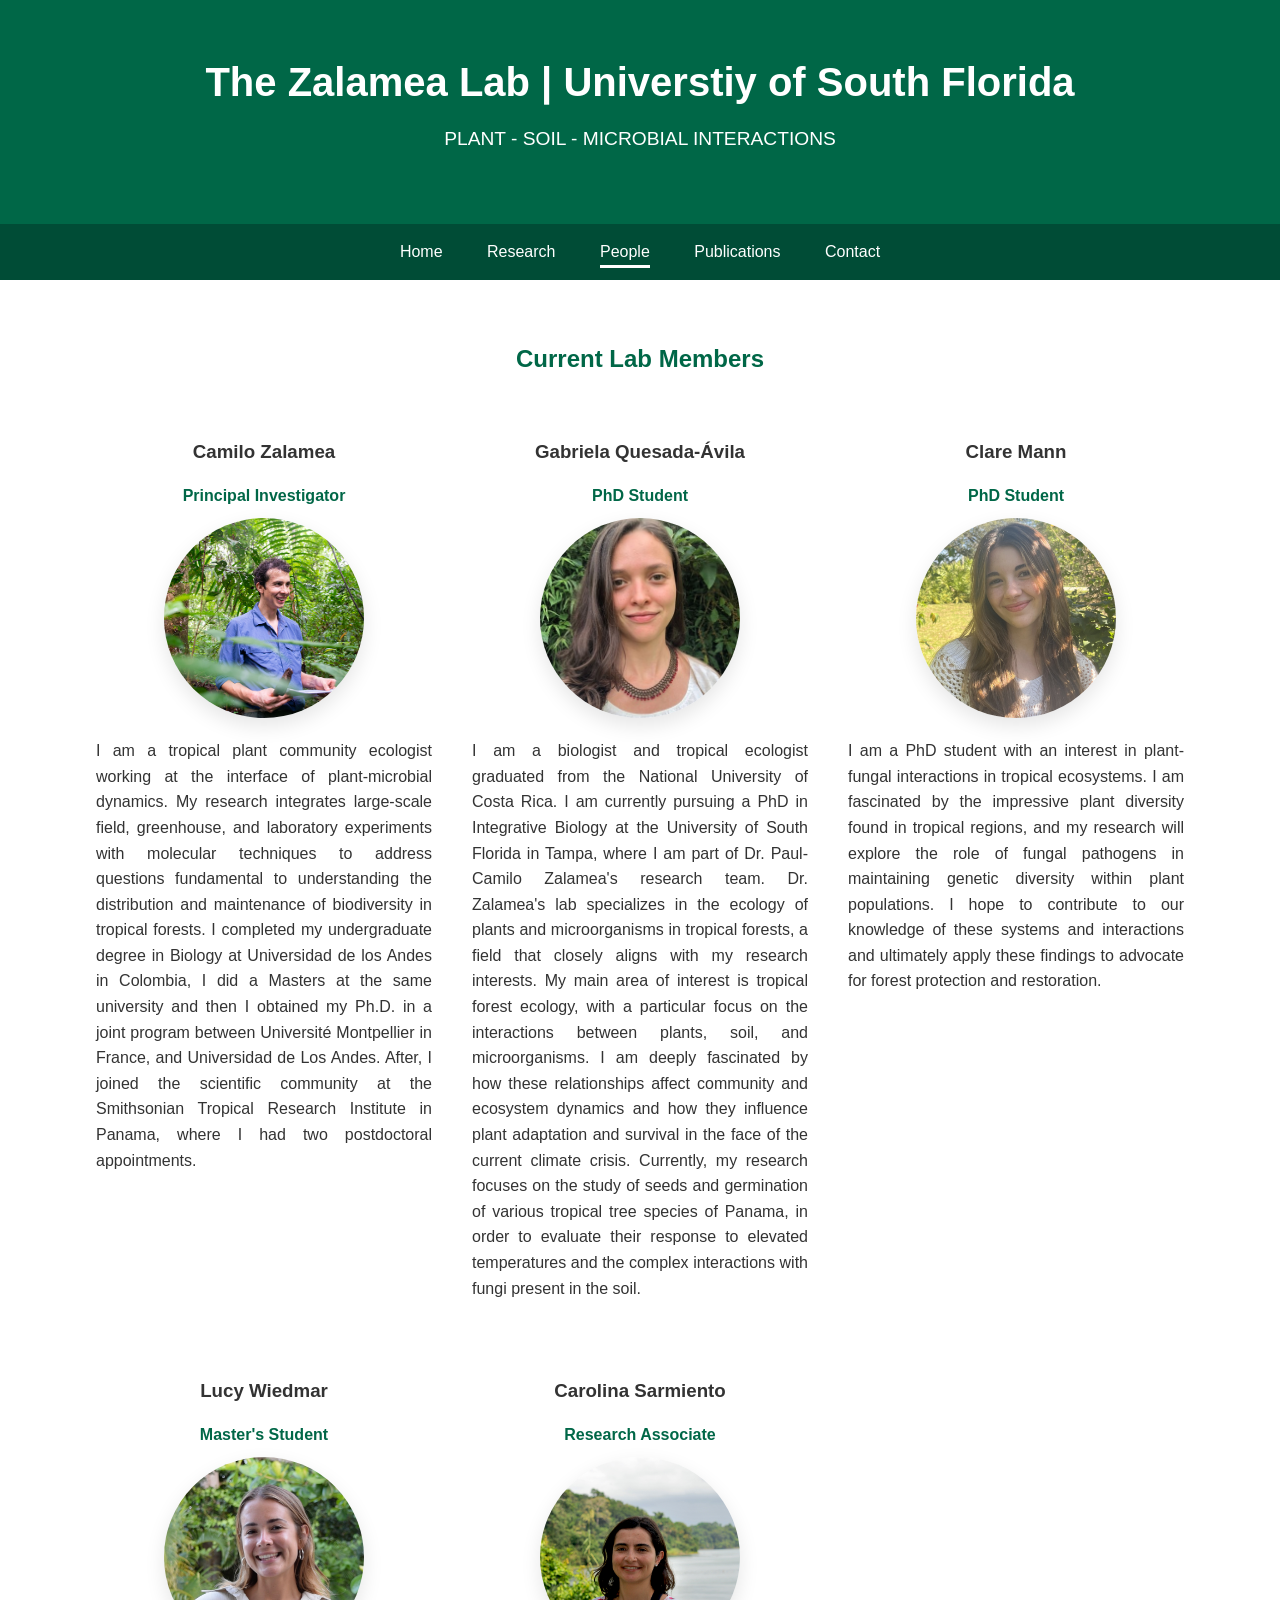
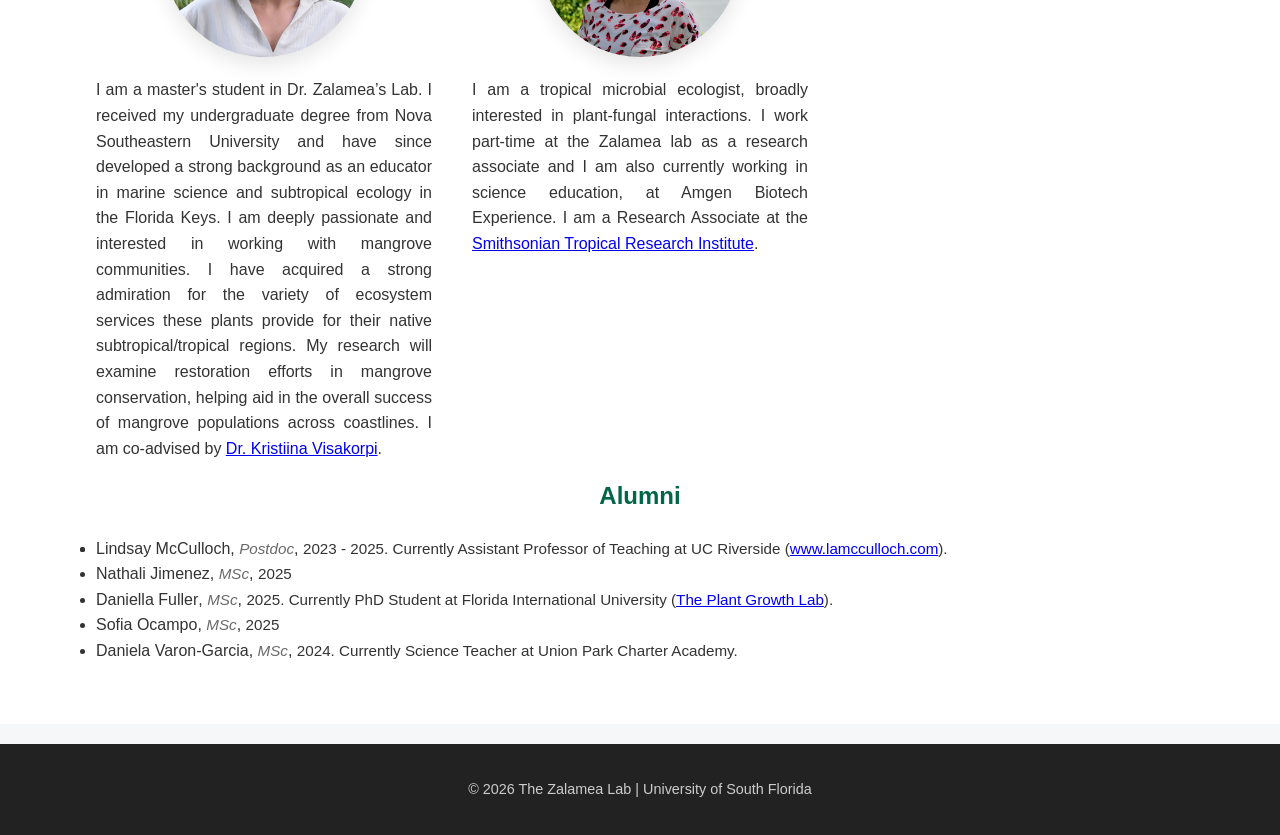
==== commit 04813e36: "Update people.html" ====
--- a/people.html
+++ b/people.html
@@ -100,7 +100,7 @@
 		
 		<ul class="people-list">
 			<li>
-        	<span class="name">Lindsay McCulloch</span>, <span class="degree">Postdoc</span>, <span class="year">2023 - 2025. Currently Assistant Professor of Teaching at UC Riverside.</span>
+        	<span class="name">Lindsay McCulloch</span>, <span class="degree">Postdoc</span>, <span class="year">2023 - 2025. Currently Assistant Professor of Teaching at UC Riverside (<a href="https://www.lamcculloch.com">www.lamcculloch.com</a>).</span>
         	</li>
 			
 			<li>
